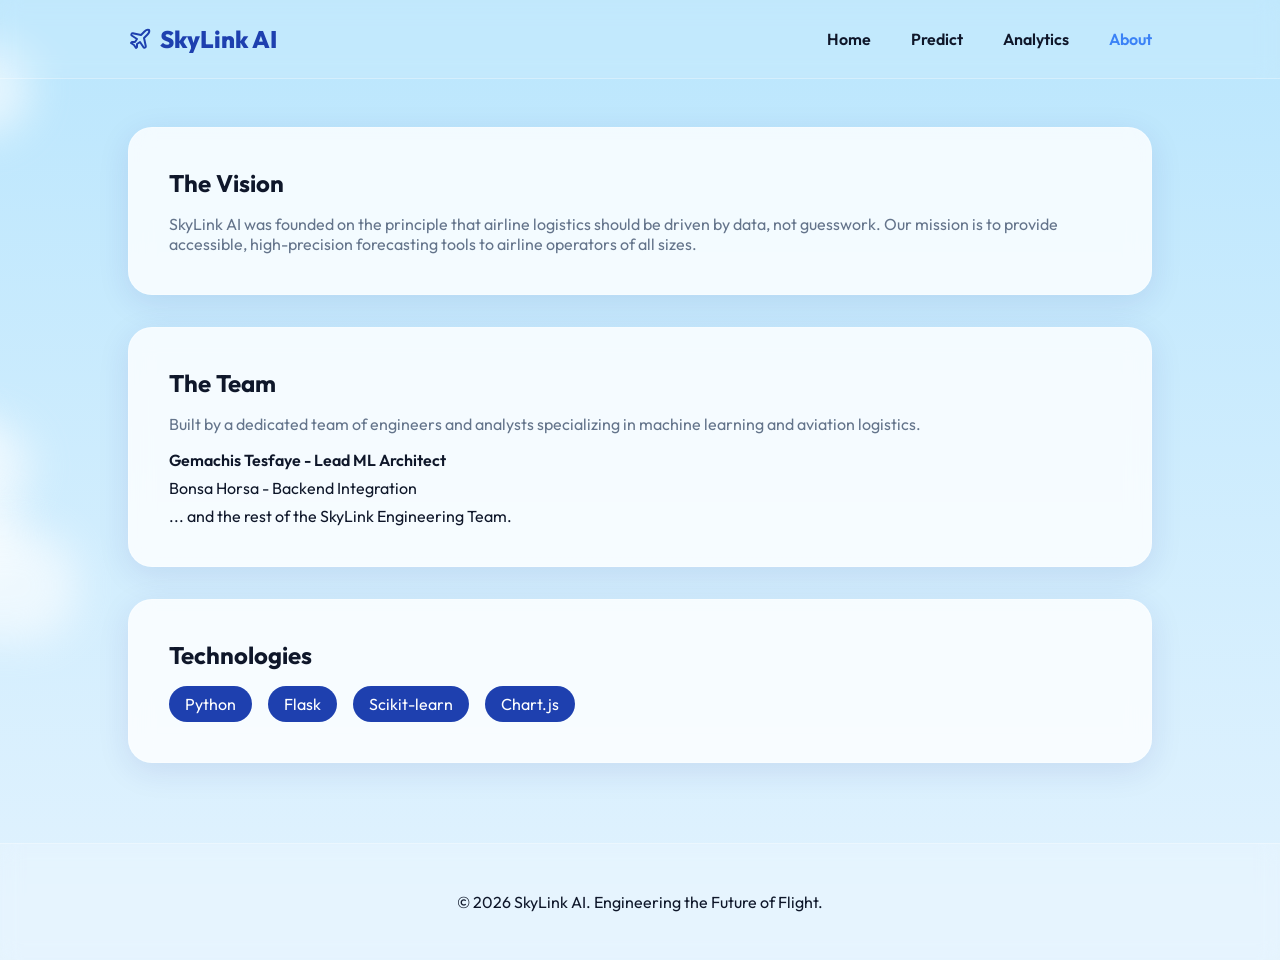
==== frontend/pages/about.html @ d330679a "feat: implement SkyLink AI dashboard with predictive modeling, analytics visualization and aviation-" ====
<!DOCTYPE html>
<html lang="en">
<head>
    <meta charset="UTF-8">
    <meta name="viewport" content="width=device-width, initial-scale=1.0">
    <title>About | SkyLink AI</title>
    <link rel="stylesheet" href="../css/style.css">
</head>
<body>
    <div class="sky-bg" id="sky-bg"></div>

    <nav>
        <a href="../index.html" class="logo">
            <svg width="24" height="24" viewBox="0 0 24 24" fill="none" stroke="currentColor" stroke-width="2" stroke-linecap="round" stroke-linejoin="round"><path d="M17.8 19.2L16 11l3.5-3.5C21 6 21.5 4 21 3c-1-.5-3 0-4.5 1.5L13 8 4.8 6.2c-.5-.1-.9.1-1.1.5l-.3.5c-.2.5-.1 1 .3 1.3L9 12l-2 3H4l-1 1 3 2 2 3 1-1v-3l3-2 3.5 5.3c.3.4.8.5 1.3.3l.5-.2c.4-.3.6-.7.5-1.2z"/></svg>
            SkyLink AI
        </a>
        <div class="nav-links">
            <a href="../index.html">Home</a>
            <a href="predict.html">Predict</a>
            <a href="analytics.html">Analytics</a>
            <a href="about.html" class="active">About</a>
        </div>
    </nav>

    <main>
        <section class="card fade-in">
            <h2>The Vision</h2>
            <p style="margin-top: 1rem; color: var(--text-muted);">SkyLink AI was founded on the principle that airline logistics should be driven by data, not guesswork. Our mission is to provide accessible, high-precision forecasting tools to airline operators of all sizes.</p>
        </section>

        <section class="card fade-in" style="animation-delay: 0.1s;">
            <h2>The Team</h2>
            <p style="margin-top: 1rem; color: var(--text-muted);">Built by a dedicated team of engineers and analysts specializing in machine learning and aviation logistics.</p>
            <ul style="margin-top: 1rem; list-style: none; display: flex; flex-direction: column; gap: 0.5rem;">
                <li style="font-weight: 600;">Gemachis Tesfaye - Lead ML Architect</li>
                <li>Bonsa Horsa - Backend Integration</li>
                <li>... and the rest of the SkyLink Engineering Team.</li>
            </ul>
        </section>

        <section class="card fade-in" style="animation-delay: 0.2s;">
            <h2>Technologies</h2>
            <div style="display: flex; gap: 1rem; flex-wrap: wrap; margin-top: 1rem;">
                <span class="badge" style="background: var(--primary); color: white; padding: 0.5rem 1rem; border-radius: 2rem;">Python</span>
                <span class="badge" style="background: var(--primary); color: white; padding: 0.5rem 1rem; border-radius: 2rem;">Flask</span>
                <span class="badge" style="background: var(--primary); color: white; padding: 0.5rem 1rem; border-radius: 2rem;">Scikit-learn</span>
                <span class="badge" style="background: var(--primary); color: white; padding: 0.5rem 1rem; border-radius: 2rem;">Chart.js</span>
            </div>
        </section>
    </main>

    <footer>
        <p>&copy; 2026 SkyLink AI. Engineering the Future of Flight.</p>
    </footer>

    <script src="../js/main.js"></script>
</body>
</html>
---- frontend/css/style.css ----
@import url('https://fonts.googleapis.com/css2?family=Outfit:wght@300;400;600;800&display=swap');

:root {
    --primary: #1e40af;
    --primary-light: #3b82f6;
    --secondary: #0ea5e9;
    --accent: #f59e0b;
    --bg-light: #f8fafc;
    --card-bg: rgba(255, 255, 255, 0.8);
    --text-dark: #0f172a;
    --text-muted: #64748b;
    --glass-border: rgba(255, 255, 255, 0.3);
    --shadow: 0 8px 32px 0 rgba(31, 38, 135, 0.1);
}

* {
    margin: 0;
    padding: 0;
    box-sizing: border-box;
    font-family: 'Outfit', sans-serif;
}

body {
    background: #e0f2fe;
    color: var(--text-dark);
    min-height: 100vh;
    display: flex;
    flex-direction: column;
    overflow-x: hidden;
}

/* Animated Sky Background */
.sky-bg {
    position: fixed;
    top: 0;
    left: 0;
    width: 100%;
    height: 100%;
    z-index: -1;
    background: linear-gradient(180deg, #bae6fd 0%, #e0f2fe 100%);
    overflow: hidden;
}

.cloud {
    position: absolute;
    background: white;
    border-radius: 50px;
    opacity: 0.6;
    filter: blur(20px);
    animation: move-clouds linear infinite;
}

@keyframes move-clouds {
    from { transform: translateX(-200px); }
    to { transform: translateX(100vw); }
}

/* Navigation */
nav {
    display: flex;
    justify-content: space-between;
    align-items: center;
    padding: 1.5rem 10%;
    background: rgba(255, 255, 255, 0.1);
    backdrop-filter: blur(10px);
    border-bottom: 1px solid var(--glass-border);
    position: sticky;
    top: 0;
    z-index: 100;
}

.logo {
    font-size: 1.5rem;
    font-weight: 800;
    color: var(--primary);
    display: flex;
    align-items: center;
    gap: 0.5rem;
    text-decoration: none;
}

.nav-links {
    display: flex;
    gap: 2.5rem;
}

.nav-links a {
    text-decoration: none;
    color: var(--text-dark);
    font-weight: 600;
    font-size: 1rem;
    transition: color 0.3s;
}

.nav-links a:hover, .nav-links a.active {
    color: var(--primary-light);
}

/* Main Layout */
main {
    flex: 1;
    padding: 3rem 10%;
}

.card {
    background: var(--card-bg);
    backdrop-filter: blur(12px);
    -webkit-backdrop-filter: blur(12px);
    border-radius: 1.5rem;
    border: 1px solid var(--glass-border);
    box-shadow: var(--shadow);
    padding: 2.5rem;
    margin-bottom: 2rem;
    transition: transform 0.3s ease;
}

/* Hero Section */
.hero {
    text-align: center;
    margin-bottom: 4rem;
    animation: fadeInUp 1s ease-out;
}

@keyframes fadeInUp {
    from { opacity: 0; transform: translateY(20px); }
    to { opacity: 1; transform: translateY(0); }
}

.hero h1 {
    font-size: 3.5rem;
    font-weight: 800;
    background: linear-gradient(to right, var(--primary), var(--secondary));
    -webkit-background-clip: text;
    -webkit-text-fill-color: transparent;
    margin-bottom: 1rem;
}

.hero p {
    font-size: 1.25rem;
    color: var(--text-muted);
    max-width: 700px;
    margin: 0 auto 2rem auto;
}

/* Forms */
.form-grid {
    display: grid;
    grid-template-columns: repeat(auto-fit, minmax(200px, 1fr));
    gap: 1.5rem;
    margin-bottom: 2rem;
}

.form-group {
    display: flex;
    flex-direction: column;
    gap: 0.5rem;
}

label {
    font-size: 0.9rem;
    font-weight: 600;
    color: var(--text-muted);
}

input, select {
    padding: 1rem;
    border: 1px solid rgba(0,0,0,0.1);
    border-radius: 0.75rem;
    background: white;
    font-size: 1rem;
    outline: none;
    transition: all 0.3s;
}

input:focus, select:focus {
    border-color: var(--primary-light);
    box-shadow: 0 0 0 3px rgba(59, 130, 246, 0.1);
}

.btn {
    padding: 1rem 2rem;
    background: var(--primary);
    color: white;
    border: none;
    border-radius: 0.75rem;
    font-weight: 600;
    cursor: pointer;
    transition: all 0.3s;
    display: inline-flex;
    align-items: center;
    justify-content: center;
    gap: 0.5rem;
}

.btn:hover {
    background: var(--primary-light);
    transform: translateY(-2px);
    box-shadow: 0 10px 20px rgba(30, 64, 175, 0.2);
}

.btn:disabled {
    opacity: 0.5;
    cursor: not-allowed;
}

/* Prediction Result Card */
.result-card {
    text-align: center;
    display: none;
}

.result-value {
    font-size: 4rem;
    font-weight: 800;
    color: var(--primary);
    margin: 1rem 0;
}

/* Analytics */
.metrics-grid {
    display: grid;
    grid-template-columns: repeat(auto-fit, minmax(150px, 1fr));
    gap: 1rem;
    margin-bottom: 2rem;
}

.metric-item {
    background: rgba(255, 255, 255, 0.5);
    padding: 1.5rem;
    border-radius: 1rem;
    text-align: center;
}

.metric-label {
    font-size: 0.8rem;
    text-transform: uppercase;
    color: var(--text-muted);
}

.metric-val {
    font-size: 1.5rem;
    font-weight: 700;
    color: var(--primary);
}

.charts-container {
    display: grid;
    grid-template-columns: 1fr;
    gap: 2rem;
}

@media (min-width: 1024px) {
    .charts-container {
        grid-template-columns: 1fr 1fr;
    }
}

canvas {
    max-height: 350px;
}

/* Footer */
footer {
    padding: 3rem 10%;
    background: rgba(255, 255, 255, 0.2);
    backdrop-filter: blur(10px);
    border-top: 1px solid var(--glass-border);
    text-align: center;
}

.footer-content {
    display: flex;
    justify-content: space-between;
    align-items: center;
    flex-wrap: wrap;
    gap: 1rem;
}

/* Loading Spinner */
.loader {
    width: 24px;
    height: 24px;
    border: 3px solid rgba(255, 255, 255, 0.3);
    border-radius: 50%;
    border-top-color: #fff;
    animation: spin 1s linear infinite;
    display: none;
}

@keyframes spin {
    to { transform: rotate(360deg); }
}

/* Animations */
@keyframes fadeIn {
    from { opacity: 0; }
    to { opacity: 1; }
}

.fade-in {
    animation: fadeIn 0.5s ease-in;
}
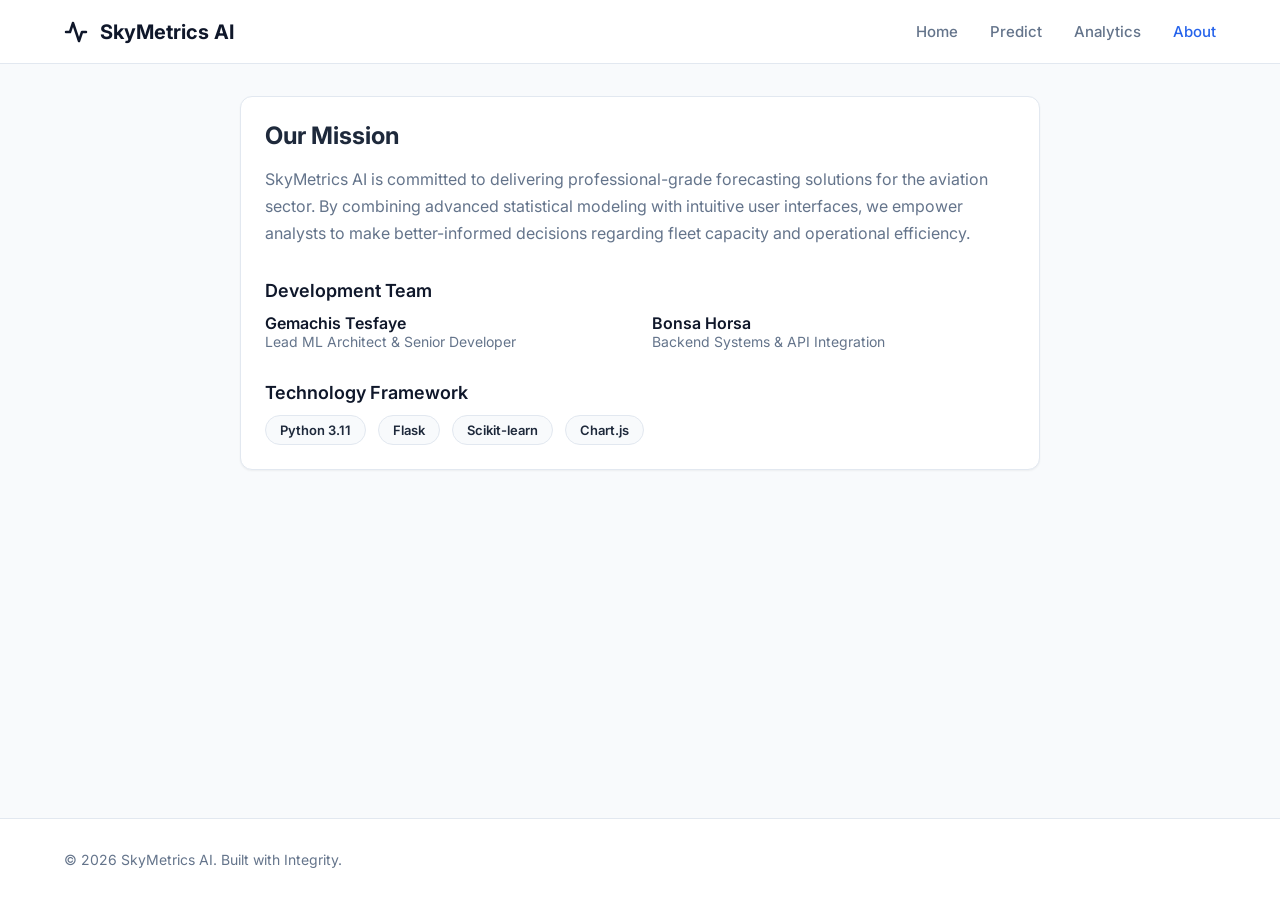
==== commit 5b6595e1: "feat: initialize frontend application with core UI components, prediction logic and analytics dashbo" ====
--- a/frontend/pages/about.html
+++ b/frontend/pages/about.html
@@ -3,16 +3,14 @@
 <head>
     <meta charset="UTF-8">
     <meta name="viewport" content="width=device-width, initial-scale=1.0">
-    <title>About | SkyLink AI</title>
+    <title>About | SkyMetrics AI</title>
     <link rel="stylesheet" href="../css/style.css">
 </head>
 <body>
-    <div class="sky-bg" id="sky-bg"></div>
-
     <nav>
         <a href="../index.html" class="logo">
-            <svg width="24" height="24" viewBox="0 0 24 24" fill="none" stroke="currentColor" stroke-width="2" stroke-linecap="round" stroke-linejoin="round"><path d="M17.8 19.2L16 11l3.5-3.5C21 6 21.5 4 21 3c-1-.5-3 0-4.5 1.5L13 8 4.8 6.2c-.5-.1-.9.1-1.1.5l-.3.5c-.2.5-.1 1 .3 1.3L9 12l-2 3H4l-1 1 3 2 2 3 1-1v-3l3-2 3.5 5.3c.3.4.8.5 1.3.3l.5-.2c.4-.3.6-.7.5-1.2z"/></svg>
-            SkyLink AI
+            <svg width="24" height="24" viewBox="0 0 24 24" fill="none" stroke="currentColor" stroke-width="2.5" stroke-linecap="round" stroke-linejoin="round"><path d="M22 12h-4l-3 9L9 3l-3 9H2"/></svg>
+            SkyMetrics AI
         </a>
         <div class="nav-links">
             <a href="../index.html">Home</a>
@@ -23,34 +21,38 @@
     </nav>
 
     <main>
-        <section class="card fade-in">
-            <h2>The Vision</h2>
-            <p style="margin-top: 1rem; color: var(--text-muted);">SkyLink AI was founded on the principle that airline logistics should be driven by data, not guesswork. Our mission is to provide accessible, high-precision forecasting tools to airline operators of all sizes.</p>
-        </section>
+        <div class="card" style="max-width: 800px; margin: 0 auto;">
+            <h2 class="mb-4">Our Mission</h2>
+            <p style="color: var(--text-muted); line-height: 1.7; margin-bottom: 2rem;">
+                SkyMetrics AI is committed to delivering professional-grade forecasting solutions for the aviation sector. By combining advanced statistical modeling with intuitive user interfaces, we empower analysts to make better-informed decisions regarding fleet capacity and operational efficiency.
+            </p>
 
-        <section class="card fade-in" style="animation-delay: 0.1s;">
-            <h2>The Team</h2>
-            <p style="margin-top: 1rem; color: var(--text-muted);">Built by a dedicated team of engineers and analysts specializing in machine learning and aviation logistics.</p>
-            <ul style="margin-top: 1rem; list-style: none; display: flex; flex-direction: column; gap: 0.5rem;">
-                <li style="font-weight: 600;">Gemachis Tesfaye - Lead ML Architect</li>
-                <li>Bonsa Horsa - Backend Integration</li>
-                <li>... and the rest of the SkyLink Engineering Team.</li>
-            </ul>
-        </section>
+            <h3 class="mb-4">Development Team</h3>
+            <div style="display: grid; grid-template-columns: 1fr 1fr; gap: 1.5rem; margin-bottom: 2rem;">
+                <div>
+                    <p style="font-weight: 600; color: var(--primary);">Gemachis Tesfaye</p>
+                    <p style="font-size: 0.875rem; color: var(--text-muted);">Lead ML Architect & Senior Developer</p>
+                </div>
+                <div>
+                    <p style="font-weight: 600; color: var(--primary);">Bonsa Horsa</p>
+                    <p style="font-size: 0.875rem; color: var(--text-muted);">Backend Systems & API Integration</p>
+                </div>
+            </div>
 
-        <section class="card fade-in" style="animation-delay: 0.2s;">
-            <h2>Technologies</h2>
-            <div style="display: flex; gap: 1rem; flex-wrap: wrap; margin-top: 1rem;">
-                <span class="badge" style="background: var(--primary); color: white; padding: 0.5rem 1rem; border-radius: 2rem;">Python</span>
-                <span class="badge" style="background: var(--primary); color: white; padding: 0.5rem 1rem; border-radius: 2rem;">Flask</span>
-                <span class="badge" style="background: var(--primary); color: white; padding: 0.5rem 1rem; border-radius: 2rem;">Scikit-learn</span>
-                <span class="badge" style="background: var(--primary); color: white; padding: 0.5rem 1rem; border-radius: 2rem;">Chart.js</span>
+            <h3 class="mb-4">Technology Framework</h3>
+            <div style="display: flex; gap: 0.75rem; flex-wrap: wrap;">
+                <span style="padding: 0.375rem 0.875rem; background: var(--bg-main); border: 1px solid var(--border); border-radius: 2rem; font-size: 0.8125rem; font-weight: 600;">Python 3.11</span>
+                <span style="padding: 0.375rem 0.875rem; background: var(--bg-main); border: 1px solid var(--border); border-radius: 2rem; font-size: 0.8125rem; font-weight: 600;">Flask</span>
+                <span style="padding: 0.375rem 0.875rem; background: var(--bg-main); border: 1px solid var(--border); border-radius: 2rem; font-size: 0.8125rem; font-weight: 600;">Scikit-learn</span>
+                <span style="padding: 0.375rem 0.875rem; background: var(--bg-main); border: 1px solid var(--border); border-radius: 2rem; font-size: 0.8125rem; font-weight: 600;">Chart.js</span>
             </div>
-        </section>
+        </div>
     </main>
 
     <footer>
-        <p>&copy; 2026 SkyLink AI. Engineering the Future of Flight.</p>
+        <div class="footer-inner">
+            <p>&copy; 2026 SkyMetrics AI. Built with Integrity.</p>
+        </div>
     </footer>
 
     <script src="../js/main.js"></script>
--- a/frontend/css/style.css
+++ b/frontend/css/style.css
@@ -1,289 +1,300 @@
-@import url('https://fonts.googleapis.com/css2?family=Outfit:wght@300;400;600;800&display=swap');
+@import url('https://fonts.googleapis.com/css2?family=Inter:wght@300;400;500;600;700&display=swap');
 
 :root {
-    --primary: #1e40af;
-    --primary-light: #3b82f6;
-    --secondary: #0ea5e9;
-    --accent: #f59e0b;
-    --bg-light: #f8fafc;
-    --card-bg: rgba(255, 255, 255, 0.8);
-    --text-dark: #0f172a;
+    --primary: #0f172a;       /* Navy */
+    --primary-blue: #2563eb;  /* Action Blue */
+    --accent: #0ea5e9;        /* Teal/Light Blue */
+    --bg-main: #f8fafc;       /* SaaS Background */
+    --sidebar: #ffffff;
+    --text-main: #1e293b;
     --text-muted: #64748b;
-    --glass-border: rgba(255, 255, 255, 0.3);
-    --shadow: 0 8px 32px 0 rgba(31, 38, 135, 0.1);
+    --border: #e2e8f0;        /* Clean borders */
+    --card: #ffffff;
+    --success: #10b981;
+    --shadow-sm: 0 1px 2px 0 rgba(0, 0, 0, 0.05);
+    --shadow-md: 0 4px 6px -1px rgba(0, 0, 0, 0.1), 0 2px 4px -1px rgba(0, 0, 0, 0.06);
 }
 
 * {
     margin: 0;
     padding: 0;
     box-sizing: border-box;
-    font-family: 'Outfit', sans-serif;
+    font-family: 'Inter', sans-serif;
 }
 
 body {
-    background: #e0f2fe;
-    color: var(--text-dark);
+    background-color: var(--bg-main);
+    color: var(--text-main);
     min-height: 100vh;
     display: flex;
     flex-direction: column;
-    overflow-x: hidden;
-}
-
-/* Animated Sky Background */
-.sky-bg {
-    position: fixed;
-    top: 0;
-    left: 0;
-    width: 100%;
-    height: 100%;
-    z-index: -1;
-    background: linear-gradient(180deg, #bae6fd 0%, #e0f2fe 100%);
-    overflow: hidden;
-}
-
-.cloud {
-    position: absolute;
-    background: white;
-    border-radius: 50px;
-    opacity: 0.6;
-    filter: blur(20px);
-    animation: move-clouds linear infinite;
-}
-
-@keyframes move-clouds {
-    from { transform: translateX(-200px); }
-    to { transform: translateX(100vw); }
+}
+
+/* Layout */
+.app-container {
+    display: flex;
+    flex-direction: column;
+    min-height: 100vh;
 }
 
 /* Navigation */
 nav {
+    height: 64px;
+    background: var(--card);
+    border-bottom: 1px solid var(--border);
     display: flex;
     justify-content: space-between;
     align-items: center;
-    padding: 1.5rem 10%;
-    background: rgba(255, 255, 255, 0.1);
-    backdrop-filter: blur(10px);
-    border-bottom: 1px solid var(--glass-border);
+    padding: 0 5%;
     position: sticky;
     top: 0;
-    z-index: 100;
+    z-index: 1000;
 }
 
 .logo {
-    font-size: 1.5rem;
-    font-weight: 800;
+    display: flex;
+    align-items: center;
+    gap: 0.75rem;
+    font-weight: 700;
+    font-size: 1.25rem;
     color: var(--primary);
-    display: flex;
-    align-items: center;
-    gap: 0.5rem;
     text-decoration: none;
 }
 
 .nav-links {
     display: flex;
-    gap: 2.5rem;
+    gap: 2rem;
 }
 
 .nav-links a {
     text-decoration: none;
-    color: var(--text-dark);
+    color: var(--text-muted);
+    font-size: 0.9375rem;
+    font-weight: 500;
+    transition: all 0.2s;
+}
+
+.nav-links a:hover, .nav-links a.active {
+    color: var(--primary-blue);
+}
+
+/* Hero Section */
+.hero-section {
+    padding: 5rem 10% 4rem 10%;
+    text-align: center;
+    max-width: 900px;
+    margin: 0 auto;
+}
+
+.hero-section h1 {
+    font-size: 3rem;
+    font-weight: 800;
+    letter-spacing: -0.025em;
+    color: var(--primary);
+    margin-bottom: 1.25rem;
+    line-height: 1.1;
+}
+
+.hero-section p {
+    font-size: 1.125rem;
+    color: var(--text-muted);
+    line-height: 1.6;
+    margin-bottom: 2.5rem;
+}
+
+/* Cards */
+.card {
+    background: var(--card);
+    border: 1px solid var(--border);
+    border-radius: 0.75rem;
+    padding: 1.5rem;
+    box-shadow: var(--shadow-sm);
+}
+
+.card h3 {
+    font-size: 1.125rem;
     font-weight: 600;
-    font-size: 1rem;
-    transition: color 0.3s;
-}
-
-.nav-links a:hover, .nav-links a.active {
-    color: var(--primary-light);
-}
-
-/* Main Layout */
+    margin-bottom: 0.75rem;
+    color: var(--primary);
+}
+
+/* Main Content Wrapper */
 main {
+    padding: 2rem 5%;
     flex: 1;
-    padding: 3rem 10%;
-}
-
-.card {
-    background: var(--card-bg);
-    backdrop-filter: blur(12px);
-    -webkit-backdrop-filter: blur(12px);
-    border-radius: 1.5rem;
-    border: 1px solid var(--glass-border);
-    box-shadow: var(--shadow);
-    padding: 2.5rem;
-    margin-bottom: 2rem;
-    transition: transform 0.3s ease;
-}
-
-/* Hero Section */
-.hero {
-    text-align: center;
-    margin-bottom: 4rem;
-    animation: fadeInUp 1s ease-out;
-}
-
-@keyframes fadeInUp {
-    from { opacity: 0; transform: translateY(20px); }
-    to { opacity: 1; transform: translateY(0); }
-}
-
-.hero h1 {
-    font-size: 3.5rem;
-    font-weight: 800;
-    background: linear-gradient(to right, var(--primary), var(--secondary));
-    -webkit-background-clip: text;
-    -webkit-text-fill-color: transparent;
-    margin-bottom: 1rem;
-}
-
-.hero p {
-    font-size: 1.25rem;
-    color: var(--text-muted);
-    max-width: 700px;
-    margin: 0 auto 2rem auto;
-}
-
-/* Forms */
+}
+
+/* Form Styles */
 .form-grid {
     display: grid;
-    grid-template-columns: repeat(auto-fit, minmax(200px, 1fr));
+    grid-template-columns: repeat(auto-fit, minmax(220px, 1fr));
     gap: 1.5rem;
     margin-bottom: 2rem;
 }
 
-.form-group {
+.input-group {
     display: flex;
     flex-direction: column;
     gap: 0.5rem;
 }
 
-label {
-    font-size: 0.9rem;
+.input-group label {
+    font-size: 0.875rem;
     font-weight: 600;
-    color: var(--text-muted);
+    color: var(--text-main);
 }
 
 input, select {
-    padding: 1rem;
-    border: 1px solid rgba(0,0,0,0.1);
-    border-radius: 0.75rem;
-    background: white;
-    font-size: 1rem;
+    width: 100%;
+    padding: 0.625rem 0.875rem;
+    border: 1px solid var(--border);
+    border-radius: 0.5rem;
+    font-size: 0.9375rem;
     outline: none;
-    transition: all 0.3s;
+    transition: border-color 0.2s, box-shadow 0.2s;
 }
 
 input:focus, select:focus {
-    border-color: var(--primary-light);
-    box-shadow: 0 0 0 3px rgba(59, 130, 246, 0.1);
-}
-
-.btn {
-    padding: 1rem 2rem;
-    background: var(--primary);
+    border-color: var(--primary-blue);
+    box-shadow: 0 0 0 4px rgba(37, 99, 235, 0.1);
+}
+
+/* Buttons */
+.btn-primary {
+    background: var(--primary-blue);
     color: white;
-    border: none;
-    border-radius: 0.75rem;
+    padding: 0.625rem 1.25rem;
+    border: 1px solid var(--primary-blue);
+    border-radius: 0.5rem;
     font-weight: 600;
+    font-size: 0.9375rem;
     cursor: pointer;
-    transition: all 0.3s;
+    transition: all 0.2s;
     display: inline-flex;
     align-items: center;
     justify-content: center;
     gap: 0.5rem;
 }
 
-.btn:hover {
-    background: var(--primary-light);
-    transform: translateY(-2px);
-    box-shadow: 0 10px 20px rgba(30, 64, 175, 0.2);
-}
-
-.btn:disabled {
-    opacity: 0.5;
-    cursor: not-allowed;
-}
-
-/* Prediction Result Card */
-.result-card {
-    text-align: center;
-    display: none;
-}
-
-.result-value {
-    font-size: 4rem;
-    font-weight: 800;
-    color: var(--primary);
-    margin: 1rem 0;
-}
-
-/* Analytics */
-.metrics-grid {
+.btn-primary:hover {
+    background: #1d4ed8;
+    border-color: #1d4ed8;
+}
+
+.btn-secondary {
+    background: white;
+    color: var(--text-main);
+    border: 1px solid var(--border);
+    padding: 0.625rem 1.25rem;
+    border-radius: 0.5rem;
+    font-weight: 600;
+    font-size: 0.9375rem;
+    cursor: pointer;
+    transition: all 0.2s;
+}
+
+.btn-secondary:hover {
+    background: var(--bg-main);
+}
+
+/* Metric Cards */
+.metrics-row {
     display: grid;
-    grid-template-columns: repeat(auto-fit, minmax(150px, 1fr));
-    gap: 1rem;
-    margin-bottom: 2rem;
-}
-
-.metric-item {
-    background: rgba(255, 255, 255, 0.5);
-    padding: 1.5rem;
-    border-radius: 1rem;
-    text-align: center;
-}
-
-.metric-label {
-    font-size: 0.8rem;
+    grid-template-columns: repeat(auto-fit, minmax(200px, 1fr));
+    gap: 1.5rem;
+    margin-bottom: 2.5rem;
+}
+
+.metric-card {
+    text-align: left;
+    padding: 1.25rem;
+}
+
+.metric-card .label {
+    font-size: 0.75rem;
     text-transform: uppercase;
+    font-weight: 700;
+    letter-spacing: 0.05em;
     color: var(--text-muted);
-}
-
-.metric-val {
-    font-size: 1.5rem;
+    margin-bottom: 0.5rem;
+}
+
+.metric-card .value {
+    font-size: 1.75rem;
     font-weight: 700;
     color: var(--primary);
 }
 
-.charts-container {
+/* Charts Grid */
+.charts-grid {
     display: grid;
     grid-template-columns: 1fr;
-    gap: 2rem;
+    gap: 1.5rem;
 }
 
 @media (min-width: 1024px) {
-    .charts-container {
-        grid-template-columns: 1fr 1fr;
+    .charts-grid {
+        grid-template-columns: 2fr 1fr;
     }
 }
 
-canvas {
-    max-height: 350px;
+.chart-wrapper {
+    height: 380px;
+    width: 100%;
+}
+
+/* Result Section */
+.result-container {
+    margin-top: 2.5rem;
+    display: none;
+    animation: slideUp 0.4s ease-out;
+}
+
+@keyframes slideUp {
+    from { opacity: 0; transform: translateY(10px); }
+    to { opacity: 1; transform: translateY(0); }
+}
+
+.result-display {
+    background: var(--bg-main);
+    border-radius: 0.5rem;
+    padding: 2rem;
+    text-align: center;
+    border: 1px dashed var(--border);
+}
+
+.result-display .val {
+    font-size: 3.5rem;
+    font-weight: 800;
+    color: var(--primary-blue);
+    line-height: 1;
+    margin-bottom: 0.5rem;
 }
 
 /* Footer */
 footer {
-    padding: 3rem 10%;
-    background: rgba(255, 255, 255, 0.2);
-    backdrop-filter: blur(10px);
-    border-top: 1px solid var(--glass-border);
-    text-align: center;
-}
-
-.footer-content {
+    padding: 2rem 5%;
+    background: white;
+    border-top: 1px solid var(--border);
+    margin-top: auto;
+}
+
+.footer-inner {
     display: flex;
     justify-content: space-between;
     align-items: center;
-    flex-wrap: wrap;
-    gap: 1rem;
-}
-
-/* Loading Spinner */
-.loader {
-    width: 24px;
-    height: 24px;
-    border: 3px solid rgba(255, 255, 255, 0.3);
+    font-size: 0.875rem;
+    color: var(--text-muted);
+}
+
+/* Loader */
+.spinner {
+    width: 18px;
+    height: 18px;
+    border: 2px solid rgba(255,255,255,0.3);
+    border-top-color: #fff;
     border-radius: 50%;
-    border-top-color: #fff;
-    animation: spin 1s linear infinite;
+    animation: spin 0.8s linear infinite;
     display: none;
 }
 
@@ -291,12 +302,7 @@
     to { transform: rotate(360deg); }
 }
 
-/* Animations */
-@keyframes fadeIn {
-    from { opacity: 0; }
-    to { opacity: 1; }
-}
-
-.fade-in {
-    animation: fadeIn 0.5s ease-in;
-}
+/* Utility */
+.mb-2 { margin-bottom: 0.5rem; }
+.mb-4 { margin-bottom: 1rem; }
+.text-center { text-align: center; }
